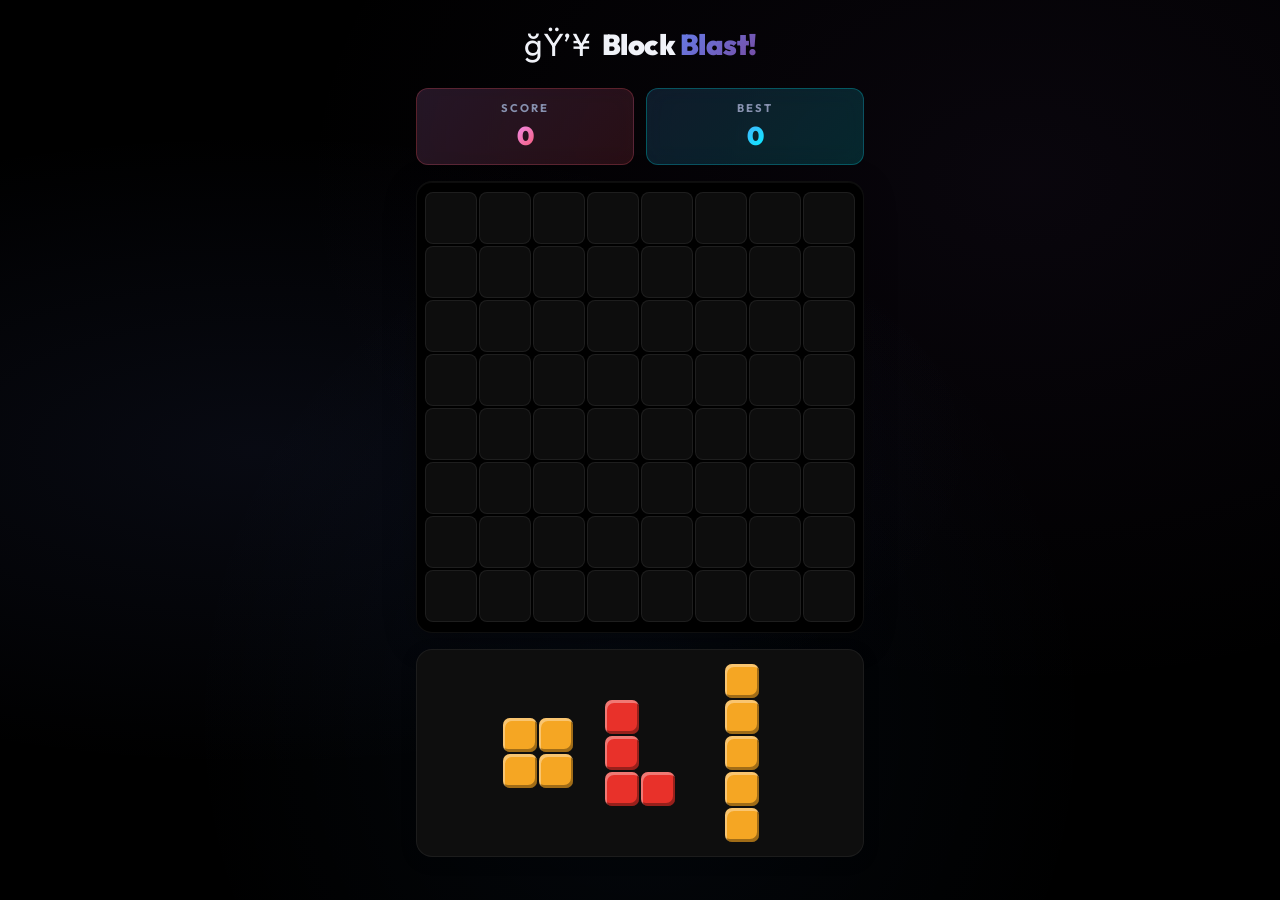
==== index.html @ 140d0a0e "Apply local changes: fixed colors, 3D blocks, English UI, fixed scaling" ====
﻿<!DOCTYPE html>
<html lang="en">

<head>
    <meta charset="UTF-8">
    <meta name="viewport" content="width=device-width, initial-scale=1.0, user-scalable=no">
    <meta name="description"
        content="Block Blast! - Popular puzzle game. Place blocks, clear rows and columns, get the highest score!">
    <title>Block Blast!</title>
    <meta name="theme-color" content="#667eea">
    <meta name="apple-mobile-web-app-capable" content="yes">
    <meta name="apple-mobile-web-app-status-bar-style" content="black-translucent">
    <meta name="apple-mobile-web-app-title" content="Block Blast!">
    <link rel="manifest" href="/Block_App/manifest.json">
    <link rel="apple-touch-icon" href="/Block_App/icons/icon-192.png">
    <link rel="preconnect" href="https://fonts.googleapis.com">
    <link rel="preconnect" href="https://fonts.gstatic.com" crossorigin>
    <link href="https://fonts.googleapis.com/css2?family=Outfit:wght@400;600;700;900&display=swap" rel="stylesheet">
    <link rel="stylesheet" href="style.css">
</head>

<body>
    <div id="app">
        <!-- Header -->
        <header id="header">
            <div class="logo">
                <span class="logo-icon">ğŸ’¥</span>
                <h1>Block <span class="highlight">Blast!</span></h1>
            </div>
        </header>

        <!-- Score Panel -->
        <div id="score-panel">
            <div class="score-box current-score">
                <span class="score-label">SCORE</span>
                <span class="score-value" id="score">0</span>
            </div>
            <div class="score-box best-score">
                <span class="score-label">BEST</span>
                <span class="score-value" id="best-score">0</span>
            </div>
        </div>

        <!-- Combo Indicator -->
        <div id="combo-indicator" class="hidden">
            <span id="combo-text"></span>
        </div>

        <!-- Game Grid -->
        <div id="grid-container">
            <div id="grid"></div>
        </div>

        <!-- Piece Tray -->
        <div id="piece-tray">
            <div class="piece-slot" id="slot-0"></div>
            <div class="piece-slot" id="slot-1"></div>
            <div class="piece-slot" id="slot-2"></div>
        </div>

        <!-- Game Over Overlay -->
        <div id="game-over-overlay" class="hidden">
            <div class="game-over-card">
                <div class="game-over-emoji">ğŸ˜µ</div>
                <h2>Game Over!</h2>
                <p class="final-score-label">YOUR SCORE</p>
                <p class="final-score" id="final-score">0</p>
                <p class="best-score-label">Best: <span id="final-best-score">0</span></p>
                <button id="restart-btn">ğŸ”„ Play Again</button>
            </div>
        </div>
    </div>

    <script src="game.js"></script>
    <script>
        // Register Service Worker for PWA (works on localhost, not file://)
        if ('serviceWorker' in navigator && true) {
            window.addEventListener('load', () => {
                navigator.serviceWorker.register('/Block_App/service-worker.js')
                    .then(reg => console.log('SW registered:', reg.scope))
                    .catch(err => console.log('SW registration failed:', err));
            });
        }
    </script>
</body>

</html>
---- style.css ----
/* =========================================
   Block Blast! — Design System & Styles
   ========================================= */

:root {
    /* Color Palette */
    --bg-primary: #000000;
    --bg-secondary: #0d0d0d;
    --bg-card: rgba(15, 15, 15, 0.95);
    --bg-grid: #0a0a0a;
    --cell-empty: rgba(255, 255, 255, 0.03);
    --cell-border: rgba(255, 255, 255, 0.04);
    --text-primary: #f0f2f8;
    --text-secondary: #8892b0;
    --accent-1: #ff6b6b;
    --accent-2: #ffd93d;
    --accent-3: #6bcb77;
    --accent-4: #4d96ff;
    --accent-5: #9b59b6;
    --accent-6: #e67e22;
    --accent-7: #1abc9c;
    --accent-8: #e84393;
    --glow-color: rgba(77, 150, 255, 0.3);
    --gradient-main: linear-gradient(135deg, #667eea 0%, #764ba2 100%);
    --gradient-score: linear-gradient(135deg, #f093fb 0%, #f5576c 100%);
    --gradient-best: linear-gradient(135deg, #4facfe 0%, #00f2fe 100%);

    /* Sizing */
    --grid-size: 8;
    --cell-size: min(10vw, 52px);
    --cell-gap: 2px;
    --piece-cell-size: min(7vw, 34px);
    --border-radius: 12px;

    /* Animation */
    --transition-fast: 0.15s ease;
    --transition-medium: 0.3s ease;
}

* {
    margin: 0;
    padding: 0;
    box-sizing: border-box;
}

body {
    font-family: 'Outfit', sans-serif;
    background: var(--bg-primary);
    color: var(--text-primary);
    min-height: 100vh;
    display: flex;
    justify-content: center;
    align-items: flex-start;
    overflow-x: hidden;
    -webkit-user-select: none;
    user-select: none;
    background-image:
        radial-gradient(ellipse at 20% 50%, rgba(102, 126, 234, 0.08) 0%, transparent 50%),
        radial-gradient(ellipse at 80% 20%, rgba(118, 75, 162, 0.08) 0%, transparent 50%),
        radial-gradient(ellipse at 50% 80%, rgba(77, 150, 255, 0.05) 0%, transparent 50%);
}

#app {
    width: 100%;
    max-width: 480px;
    padding: 16px;
    display: flex;
    flex-direction: column;
    align-items: center;
    gap: 16px;
}

/* =========================================
   Header
   ========================================= */
#header {
    width: 100%;
    text-align: center;
    padding: 8px 0;
}

.logo {
    display: flex;
    align-items: center;
    justify-content: center;
    gap: 10px;
}

.logo-icon {
    font-size: 2rem;
    animation: pulse 2s ease-in-out infinite;
}

.logo h1 {
    font-size: 1.8rem;
    font-weight: 900;
    letter-spacing: -0.5px;
    color: var(--text-primary);
}

.logo .highlight {
    background: var(--gradient-main);
    -webkit-background-clip: text;
    -webkit-text-fill-color: transparent;
    background-clip: text;
}

@keyframes pulse {

    0%,
    100% {
        transform: scale(1);
    }

    50% {
        transform: scale(1.15);
    }
}

/* =========================================
   Score Panel
   ========================================= */
#score-panel {
    display: flex;
    gap: 12px;
    width: 100%;
}

.score-box {
    flex: 1;
    display: flex;
    flex-direction: column;
    align-items: center;
    padding: 12px 8px;
    border-radius: var(--border-radius);
    backdrop-filter: blur(12px);
    border: 1px solid rgba(255, 255, 255, 0.08);
}

.score-box.current-score {
    background: linear-gradient(135deg, rgba(240, 147, 251, 0.15) 0%, rgba(245, 87, 108, 0.15) 100%);
    border-color: rgba(245, 87, 108, 0.25);
}

.score-box.best-score {
    background: linear-gradient(135deg, rgba(79, 172, 254, 0.15) 0%, rgba(0, 242, 254, 0.15) 100%);
    border-color: rgba(0, 242, 254, 0.25);
}

.score-label {
    font-size: 0.7rem;
    font-weight: 700;
    letter-spacing: 2px;
    color: var(--text-secondary);
    margin-bottom: 4px;
}

.score-value {
    font-size: 1.6rem;
    font-weight: 900;
}

.current-score .score-value {
    background: var(--gradient-score);
    -webkit-background-clip: text;
    -webkit-text-fill-color: transparent;
    background-clip: text;
}

.best-score .score-value {
    background: var(--gradient-best);
    -webkit-background-clip: text;
    -webkit-text-fill-color: transparent;
    background-clip: text;
}

/* =========================================
   Combo Indicator
   ========================================= */
#combo-indicator {
    position: fixed;
    top: 50%;
    left: 50%;
    transform: translate(-50%, -50%);
    z-index: 100;
    pointer-events: none;
}

#combo-indicator.hidden {
    display: none;
}

#combo-text {
    font-size: 2.5rem;
    font-weight: 900;
    background: linear-gradient(135deg, #ffd93d, #ff6b6b, #f093fb);
    -webkit-background-clip: text;
    -webkit-text-fill-color: transparent;
    background-clip: text;
    text-shadow: none;
    animation: comboPopIn 0.8s cubic-bezier(0.175, 0.885, 0.32, 1.275) forwards;
    filter: drop-shadow(0 0 20px rgba(255, 107, 107, 0.5));
}

@keyframes comboPopIn {
    0% {
        opacity: 0;
        transform: scale(0.3);
    }

    40% {
        opacity: 1;
        transform: scale(1.2);
    }

    70% {
        transform: scale(0.95);
    }

    85% {
        transform: scale(1.05);
    }

    100% {
        opacity: 0;
        transform: scale(1.1) translateY(-30px);
    }
}

/* =========================================
   Game Grid
   ========================================= */
#grid-container {
    width: 100%;
    display: flex;
    justify-content: center;
    padding: 10px;
    background: #000000;
    border-radius: 16px;
    border: 1px solid rgba(255, 255, 255, 0.06);
    box-shadow: 0 8px 32px rgba(0, 0, 0, 0.3), inset 0 1px 0 rgba(255, 255, 255, 0.05);
}

#grid {
    display: grid;
    grid-template-columns: repeat(var(--grid-size), var(--cell-size));
    grid-template-rows: repeat(var(--grid-size), var(--cell-size));
    gap: var(--cell-gap);
}

.cell {
    width: var(--cell-size);
    height: var(--cell-size);
    background: rgba(255, 255, 255, 0.05);
    border-radius: 8px;
    border: 1px solid rgba(255, 255, 255, 0.07);
    transition: background var(--transition-fast), box-shadow var(--transition-fast);
    position: relative;
}

.cell.filled {
    border: none;
    box-shadow:
        inset 2px 3px 0px rgba(255, 255, 255, 0.35),
        inset -2px -3px 0px rgba(0, 0, 0, 0.35);
}

.cell.preview {
    opacity: 0.5;
    border-color: rgba(255, 255, 255, 0.2);
}

.cell.preview-invalid {
    background: rgba(255, 60, 60, 0.25) !important;
    border-color: rgba(255, 60, 60, 0.4);
}

.cell.clearing {
    animation: clearCell 0.4s ease forwards;
}

@keyframes clearCell {
    0% {
        opacity: 1;
        filter: brightness(1);
    }

    50% {
        opacity: 0.8;
        filter: brightness(2);
    }

    100% {
        opacity: 0;
        filter: brightness(1);
    }
}

.cell.placed {
    animation: placeBlock 0.2s ease;
}

@keyframes placeBlock {
    0% {
        opacity: 0.4;
        filter: brightness(2);
    }

    100% {
        opacity: 1;
        filter: brightness(1);
    }
}

/* Board clear flash */
#grid-container.board-clear-flash {
    animation: boardFlash 0.6s ease;
}

@keyframes boardFlash {
    0% {
        box-shadow: 0 8px 32px rgba(0, 0, 0, 0.3), inset 0 1px 0 rgba(255, 255, 255, 0.05);
    }

    50% {
        box-shadow: 0 0 60px rgba(255, 217, 61, 0.5), 0 0 120px rgba(255, 107, 107, 0.3), inset 0 1px 0 rgba(255, 255, 255, 0.2);
    }

    100% {
        box-shadow: 0 8px 32px rgba(0, 0, 0, 0.3), inset 0 1px 0 rgba(255, 255, 255, 0.05);
    }
}

/* =========================================
   Piece Tray
   ========================================= */
#piece-tray {
    display: flex;
    justify-content: center;
    align-items: center;
    gap: 12px;
    width: 100%;
    min-height: 120px;
    padding: 14px 8px;
    background: var(--bg-card);
    border-radius: 16px;
    border: 1px solid rgba(255, 255, 255, 0.06);
    box-shadow: 0 4px 16px rgba(0, 0, 0, 0.2);
}

.piece-slot {
    display: flex;
    justify-content: center;
    align-items: center;
    min-width: 90px;
    min-height: 90px;
    position: relative;
}

.piece {
    display: grid;
    gap: 2px;
    cursor: grab;
    transition: filter var(--transition-fast);
    touch-action: none;
}

.piece:hover {
    filter: brightness(1.2);
}

.piece:active {
    cursor: grabbing;
    filter: brightness(1.35);
}

.piece.used {
    opacity: 0;
    pointer-events: none;
    transition: opacity 0.3s ease;
}

.piece.cannot-place {
    opacity: 0.35;
    filter: grayscale(0.6);
}

.piece-cell {
    width: var(--piece-cell-size);
    height: var(--piece-cell-size);
    border-radius: 7px;
    border: none;
    box-shadow:
        inset 2px 3px 0px rgba(255, 255, 255, 0.35),
        inset -2px -3px 0px rgba(0, 0, 0, 0.35);
}

.piece-cell.empty-cell {
    visibility: hidden;
}

/* Dragging ghost */
.drag-ghost {
    position: fixed;
    pointer-events: none;
    z-index: 999;
    opacity: 1;
    display: grid;
    gap: 2px;
}

.drag-ghost .piece-cell {
    width: var(--cell-size);
    height: var(--cell-size);
    border-radius: 8px;
    border: none;
    box-shadow:
        inset 2px 3px 0px rgba(255, 255, 255, 0.35),
        inset -2px -3px 0px rgba(0, 0, 0, 0.35);
}

/* =========================================
   Game Over Overlay
   ========================================= */
#game-over-overlay {
    position: fixed;
    top: 0;
    left: 0;
    right: 0;
    bottom: 0;
    background: rgba(5, 8, 18, 0.88);
    backdrop-filter: blur(8px);
    display: flex;
    justify-content: center;
    align-items: center;
    z-index: 200;
    animation: fadeIn 0.4s ease;
}

#game-over-overlay.hidden {
    display: none;
}

@keyframes fadeIn {
    from {
        opacity: 0;
    }

    to {
        opacity: 1;
    }
}

.game-over-card {
    background: var(--bg-card);
    border: 1px solid rgba(255, 255, 255, 0.1);
    border-radius: 24px;
    padding: 40px 36px;
    text-align: center;
    box-shadow: 0 20px 60px rgba(0, 0, 0, 0.5), 0 0 80px rgba(102, 126, 234, 0.1);
    animation: cardSlideUp 0.5s cubic-bezier(0.175, 0.885, 0.32, 1.275);
}

@keyframes cardSlideUp {
    from {
        opacity: 0;
        transform: translateY(40px) scale(0.9);
    }

    to {
        opacity: 1;
        transform: translateY(0) scale(1);
    }
}

.game-over-emoji {
    font-size: 3.5rem;
    margin-bottom: 12px;
    animation: pulse 1.5s ease-in-out infinite;
}

.game-over-card h2 {
    font-size: 1.8rem;
    font-weight: 900;
    margin-bottom: 16px;
    background: var(--gradient-main);
    -webkit-background-clip: text;
    -webkit-text-fill-color: transparent;
    background-clip: text;
}

.final-score-label {
    font-size: 0.8rem;
    font-weight: 600;
    letter-spacing: 2px;
    color: var(--text-secondary);
    text-transform: uppercase;
    margin-bottom: 4px;
}

.final-score {
    font-size: 3rem;
    font-weight: 900;
    background: var(--gradient-score);
    -webkit-background-clip: text;
    -webkit-text-fill-color: transparent;
    background-clip: text;
    margin-bottom: 8px;
}

.best-score-label {
    font-size: 0.85rem;
    color: var(--text-secondary);
    margin-bottom: 24px;
}

#restart-btn {
    font-family: 'Outfit', sans-serif;
    font-size: 1.1rem;
    font-weight: 700;
    padding: 14px 48px;
    border: none;
    border-radius: 14px;
    background: var(--gradient-main);
    color: white;
    cursor: pointer;
    transition: transform var(--transition-fast), box-shadow var(--transition-fast);
    box-shadow: 0 4px 20px rgba(102, 126, 234, 0.4);
}

#restart-btn:hover {
    transform: scale(1.05);
    box-shadow: 0 6px 28px rgba(102, 126, 234, 0.55);
}

#restart-btn:active {
    transform: scale(0.97);
}

/* =========================================
   Score Pop Animation
   ========================================= */
.score-pop {
    position: fixed;
    font-size: 1.3rem;
    font-weight: 900;
    color: var(--accent-2);
    pointer-events: none;
    z-index: 150;
    animation: scorePop 1s ease forwards;
    text-shadow: 0 0 10px rgba(255, 217, 61, 0.5);
}

@keyframes scorePop {
    0% {
        opacity: 1;
        transform: translateY(0);
    }

    30% {
        transform: translateY(-15px);
    }

    100% {
        opacity: 0;
        transform: translateY(-60px);
    }
}

/* =========================================
   Responsive
   ========================================= */
@media (max-width: 400px) {
    :root {
        --cell-size: 10.5vw;
        --piece-cell-size: 7vw;
    }

    #app {
        padding: 10px;
        gap: 10px;
    }

    .logo h1 {
        font-size: 1.4rem;
    }

    .score-value {
        font-size: 1.3rem;
    }

    .piece-slot {
        min-width: 70px;
        min-height: 70px;
    }

    #piece-tray {
        gap: 6px;
        padding: 10px 4px;
        min-height: 95px;
    }
}

@media (min-width: 500px) {
    :root {
        --cell-size: 52px;
        --piece-cell-size: 34px;
    }
}
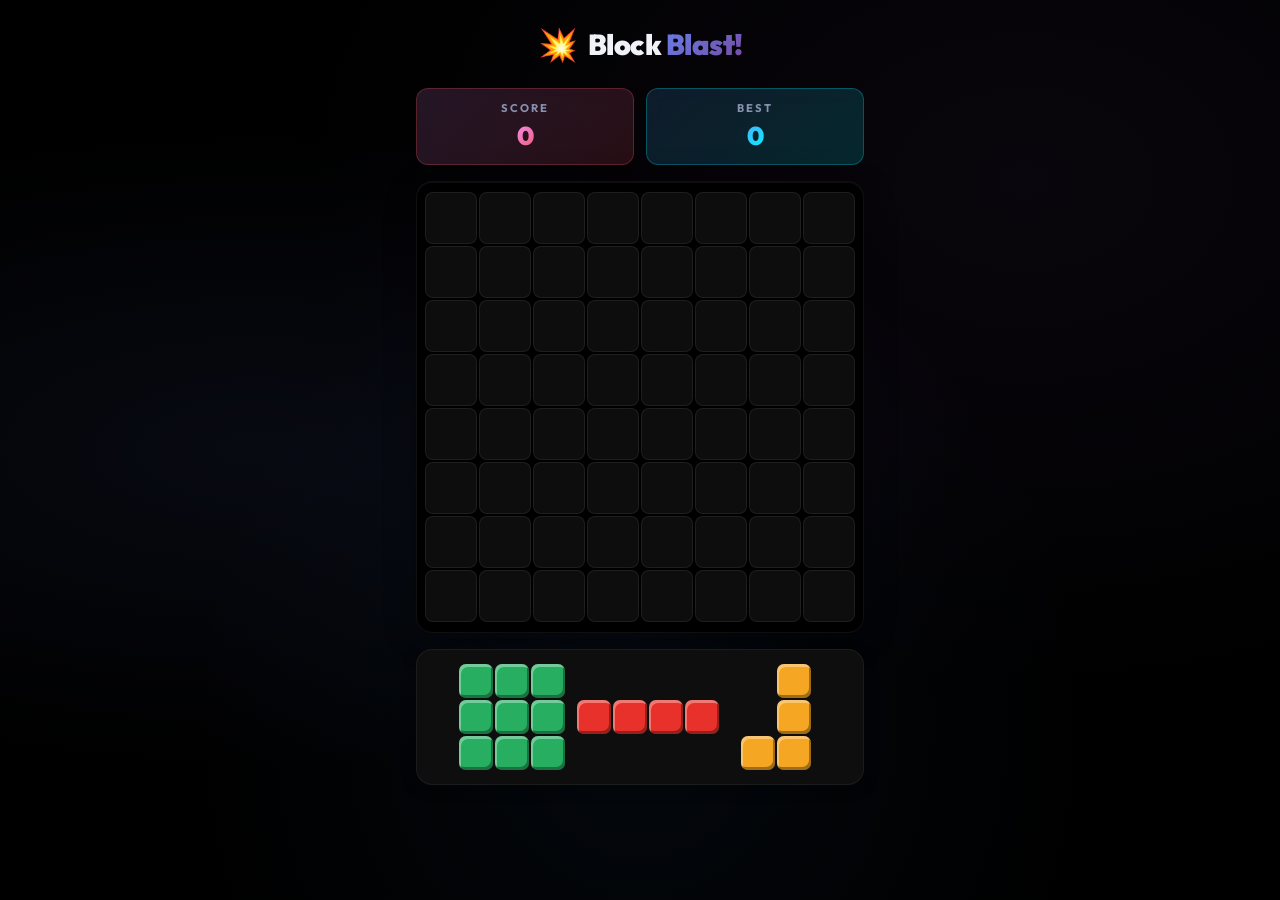
==== commit 59d2205d: "Fix emoji encoding - use HTML entities" ====
--- a/index.html
+++ b/index.html
@@ -1,87 +1,87 @@
-﻿<!DOCTYPE html>
-<html lang="en">
-
-<head>
-    <meta charset="UTF-8">
-    <meta name="viewport" content="width=device-width, initial-scale=1.0, user-scalable=no">
-    <meta name="description"
-        content="Block Blast! - Popular puzzle game. Place blocks, clear rows and columns, get the highest score!">
-    <title>Block Blast!</title>
-    <meta name="theme-color" content="#667eea">
-    <meta name="apple-mobile-web-app-capable" content="yes">
-    <meta name="apple-mobile-web-app-status-bar-style" content="black-translucent">
-    <meta name="apple-mobile-web-app-title" content="Block Blast!">
-    <link rel="manifest" href="/Block_App/manifest.json">
-    <link rel="apple-touch-icon" href="/Block_App/icons/icon-192.png">
-    <link rel="preconnect" href="https://fonts.googleapis.com">
-    <link rel="preconnect" href="https://fonts.gstatic.com" crossorigin>
-    <link href="https://fonts.googleapis.com/css2?family=Outfit:wght@400;600;700;900&display=swap" rel="stylesheet">
-    <link rel="stylesheet" href="style.css">
-</head>
-
-<body>
-    <div id="app">
-        <!-- Header -->
-        <header id="header">
-            <div class="logo">
-                <span class="logo-icon">ğŸ’¥</span>
-                <h1>Block <span class="highlight">Blast!</span></h1>
-            </div>
-        </header>
-
-        <!-- Score Panel -->
-        <div id="score-panel">
-            <div class="score-box current-score">
-                <span class="score-label">SCORE</span>
-                <span class="score-value" id="score">0</span>
-            </div>
-            <div class="score-box best-score">
-                <span class="score-label">BEST</span>
-                <span class="score-value" id="best-score">0</span>
-            </div>
-        </div>
-
-        <!-- Combo Indicator -->
-        <div id="combo-indicator" class="hidden">
-            <span id="combo-text"></span>
-        </div>
-
-        <!-- Game Grid -->
-        <div id="grid-container">
-            <div id="grid"></div>
-        </div>
-
-        <!-- Piece Tray -->
-        <div id="piece-tray">
-            <div class="piece-slot" id="slot-0"></div>
-            <div class="piece-slot" id="slot-1"></div>
-            <div class="piece-slot" id="slot-2"></div>
-        </div>
-
-        <!-- Game Over Overlay -->
-        <div id="game-over-overlay" class="hidden">
-            <div class="game-over-card">
-                <div class="game-over-emoji">ğŸ˜µ</div>
-                <h2>Game Over!</h2>
-                <p class="final-score-label">YOUR SCORE</p>
-                <p class="final-score" id="final-score">0</p>
-                <p class="best-score-label">Best: <span id="final-best-score">0</span></p>
-                <button id="restart-btn">ğŸ”„ Play Again</button>
-            </div>
-        </div>
-    </div>
-
-    <script src="game.js"></script>
-    <script>
-        // Register Service Worker for PWA (works on localhost, not file://)
-        if ('serviceWorker' in navigator && true) {
-            window.addEventListener('load', () => {
-                navigator.serviceWorker.register('/Block_App/service-worker.js')
-                    .then(reg => console.log('SW registered:', reg.scope))
-                    .catch(err => console.log('SW registration failed:', err));
-            });
-        }
-    </script>
-</body>
-
-</html>
+<!DOCTYPE html>
+<html lang="en">
+
+<head>
+    <meta charset="UTF-8">
+    <meta name="viewport" content="width=device-width, initial-scale=1.0, user-scalable=no">
+    <meta name="description"
+        content="Block Blast! - Popular puzzle game. Place blocks, clear rows and columns, get the highest score!">
+    <title>Block Blast!</title>
+    <meta name="theme-color" content="#667eea">
+    <meta name="apple-mobile-web-app-capable" content="yes">
+    <meta name="apple-mobile-web-app-status-bar-style" content="black-translucent">
+    <meta name="apple-mobile-web-app-title" content="Block Blast!">
+    <link rel="manifest" href="/Block_App/manifest.json">
+    <link rel="apple-touch-icon" href="/Block_App/icons/icon-192.png">
+    <link rel="preconnect" href="https://fonts.googleapis.com">
+    <link rel="preconnect" href="https://fonts.gstatic.com" crossorigin>
+    <link href="https://fonts.googleapis.com/css2?family=Outfit:wght@400;600;700;900&display=swap" rel="stylesheet">
+    <link rel="stylesheet" href="style.css">
+</head>
+
+<body>
+    <div id="app">
+        <!-- Header -->
+        <header id="header">
+            <div class="logo">
+                <span class="logo-icon">&#x1F4A5;</span>
+                <h1>Block <span class="highlight">Blast!</span></h1>
+            </div>
+        </header>
+
+        <!-- Score Panel -->
+        <div id="score-panel">
+            <div class="score-box current-score">
+                <span class="score-label">SCORE</span>
+                <span class="score-value" id="score">0</span>
+            </div>
+            <div class="score-box best-score">
+                <span class="score-label">BEST</span>
+                <span class="score-value" id="best-score">0</span>
+            </div>
+        </div>
+
+        <!-- Combo Indicator -->
+        <div id="combo-indicator" class="hidden">
+            <span id="combo-text"></span>
+        </div>
+
+        <!-- Game Grid -->
+        <div id="grid-container">
+            <div id="grid"></div>
+        </div>
+
+        <!-- Piece Tray -->
+        <div id="piece-tray">
+            <div class="piece-slot" id="slot-0"></div>
+            <div class="piece-slot" id="slot-1"></div>
+            <div class="piece-slot" id="slot-2"></div>
+        </div>
+
+        <!-- Game Over Overlay -->
+        <div id="game-over-overlay" class="hidden">
+            <div class="game-over-card">
+                <div class="game-over-emoji">&#x1F635;</div>
+                <h2>Game Over!</h2>
+                <p class="final-score-label">YOUR SCORE</p>
+                <p class="final-score" id="final-score">0</p>
+                <p class="best-score-label">Best: <span id="final-best-score">0</span></p>
+                <button id="restart-btn">&#x1F504; Play Again</button>
+            </div>
+        </div>
+    </div>
+
+    <script src="game.js"></script>
+    <script>
+        // Register Service Worker for PWA
+        if ('serviceWorker' in navigator) {
+            window.addEventListener('load', () => {
+                navigator.serviceWorker.register('/Block_App/service-worker.js')
+                    .then(reg => console.log('SW registered:', reg.scope))
+                    .catch(err => console.log('SW registration failed:', err));
+            });
+        }
+    </script>
+</body>
+
+</html>
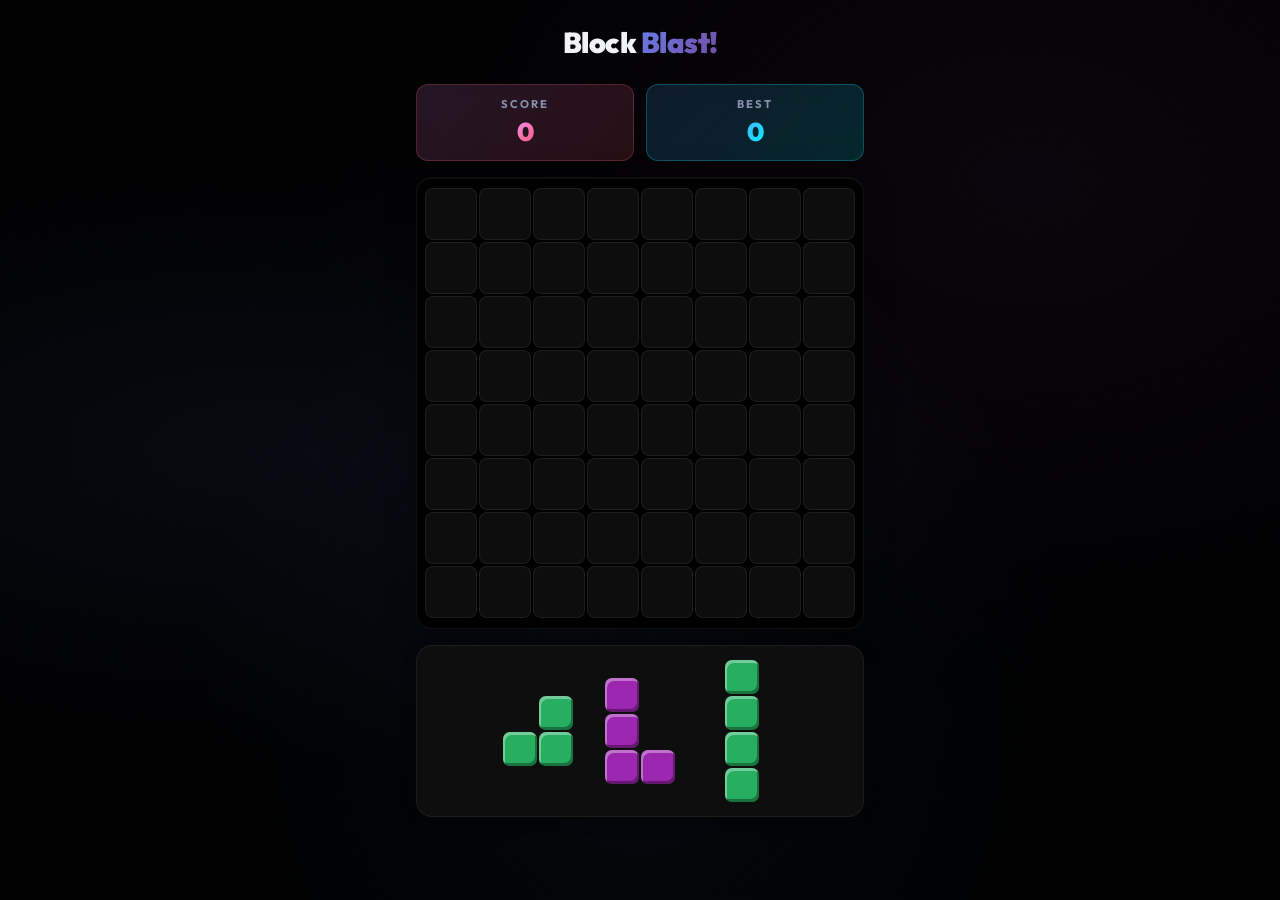
==== commit f82ca65b: "Remove all emojis from UI and messages" ====
--- a/index.html
+++ b/index.html
@@ -24,7 +24,6 @@
         <!-- Header -->
         <header id="header">
             <div class="logo">
-                <span class="logo-icon">&#x1F4A5;</span>
                 <h1>Block <span class="highlight">Blast!</span></h1>
             </div>
         </header>
@@ -61,12 +60,11 @@
         <!-- Game Over Overlay -->
         <div id="game-over-overlay" class="hidden">
             <div class="game-over-card">
-                <div class="game-over-emoji">&#x1F635;</div>
                 <h2>Game Over!</h2>
                 <p class="final-score-label">YOUR SCORE</p>
                 <p class="final-score" id="final-score">0</p>
                 <p class="best-score-label">Best: <span id="final-best-score">0</span></p>
-                <button id="restart-btn">&#x1F504; Play Again</button>
+                <button id="restart-btn">Play Again</button>
             </div>
         </div>
     </div>
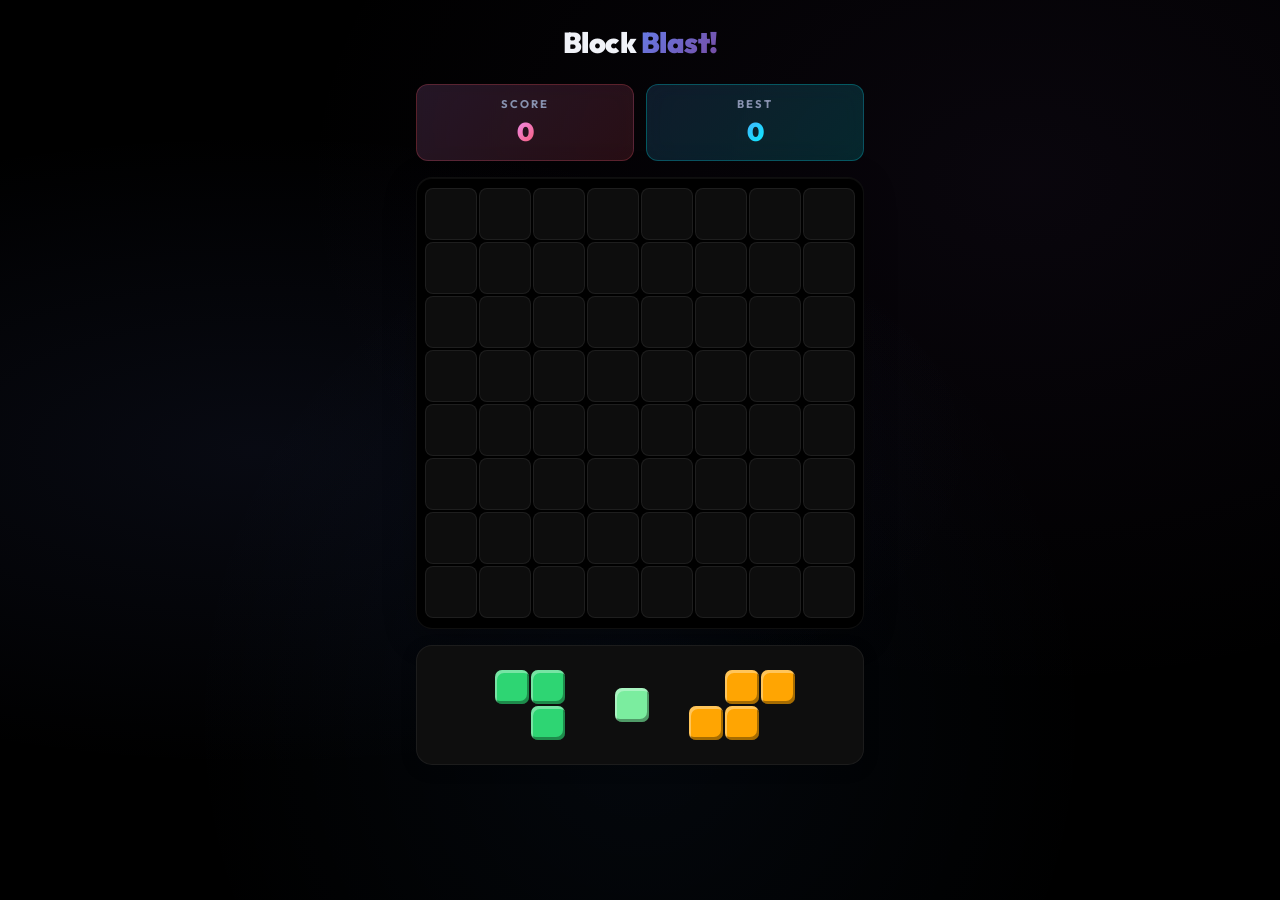
==== commit 3c1c28a6: "feat: dopamine boost update - AMAZING overlay, particle explosions, expanded color palette" ====
--- a/index.html
+++ b/index.html
@@ -57,6 +57,15 @@
             <div class="piece-slot" id="slot-2"></div>
         </div>
 
+        <!-- AMAZING Overlay -->
+        <div id="amazing-overlay" class="hidden">
+            <div class="amazing-content">
+                <div class="amazing-stars">⭐</div>
+                <div class="amazing-text">AMAZING!</div>
+                <div class="amazing-sub">+1500 BONUS</div>
+            </div>
+        </div>
+
         <!-- Game Over Overlay -->
         <div id="game-over-overlay" class="hidden">
             <div class="game-over-card">
--- a/style.css
+++ b/style.css
@@ -314,7 +314,7 @@
 
 /* Board clear flash */
 #grid-container.board-clear-flash {
-    animation: boardFlash 0.6s ease;
+    animation: boardFlash 0.9s ease;
 }
 
 @keyframes boardFlash {
@@ -322,12 +322,18 @@
         box-shadow: 0 8px 32px rgba(0, 0, 0, 0.3), inset 0 1px 0 rgba(255, 255, 255, 0.05);
     }
 
-    50% {
-        box-shadow: 0 0 60px rgba(255, 217, 61, 0.5), 0 0 120px rgba(255, 107, 107, 0.3), inset 0 1px 0 rgba(255, 255, 255, 0.2);
+    30% {
+        box-shadow: 0 0 80px rgba(255, 217, 61, 0.9), 0 0 160px rgba(255, 107, 107, 0.7), 0 0 240px rgba(103, 126, 234, 0.5), inset 0 0 40px rgba(255, 255, 255, 0.15);
+        border-color: rgba(255, 217, 61, 0.6);
+    }
+
+    60% {
+        box-shadow: 0 0 60px rgba(77, 150, 255, 0.6), 0 0 120px rgba(155, 89, 182, 0.4), inset 0 1px 0 rgba(255, 255, 255, 0.1);
     }
 
     100% {
         box-shadow: 0 8px 32px rgba(0, 0, 0, 0.3), inset 0 1px 0 rgba(255, 255, 255, 0.05);
+        border-color: rgba(255, 255, 255, 0.06);
     }
 }
 
@@ -554,17 +560,156 @@
 @keyframes scorePop {
     0% {
         opacity: 1;
-        transform: translateY(0);
-    }
-
-    30% {
-        transform: translateY(-15px);
+        transform: translateY(0) scale(1);
+    }
+
+    20% {
+        transform: translateY(-10px) scale(1.3);
     }
 
     100% {
         opacity: 0;
-        transform: translateY(-60px);
-    }
+        transform: translateY(-70px) scale(0.8);
+    }
+}
+
+/* =========================================
+   Particle Explosion
+   ========================================= */
+.particle {
+    position: fixed;
+    width: 8px;
+    height: 8px;
+    border-radius: 50%;
+    pointer-events: none;
+    z-index: 300;
+    transform: translate(-50%, -50%);
+    animation: particleBurst 0.55s ease-out forwards;
+}
+
+@keyframes particleBurst {
+    0% {
+        opacity: 1;
+        transform: translate(-50%, -50%) scale(1.2);
+    }
+
+    100% {
+        opacity: 0;
+        transform: translate(calc(-50% + var(--tx)), calc(-50% + var(--ty))) scale(0);
+    }
+}
+
+/* =========================================
+   Confetti (AMAZING screen)
+   ========================================= */
+.confetti-piece {
+    position: fixed;
+    pointer-events: none;
+    z-index: 310;
+    transform: translate(-50%, -50%);
+    animation: confettiFly 1.6s cubic-bezier(0.25, 0.46, 0.45, 0.94) forwards;
+}
+
+@keyframes confettiFly {
+    0% {
+        opacity: 1;
+        transform: translate(-50%, -50%) rotate(0deg) scale(1);
+    }
+
+    80% {
+        opacity: 0.8;
+    }
+
+    100% {
+        opacity: 0;
+        transform: translate(calc(-50% + var(--tx)), calc(-50% + var(--ty))) rotate(var(--rot)) scale(0.3);
+    }
+}
+
+/* =========================================
+   AMAZING! Overlay
+   ========================================= */
+#amazing-overlay {
+    position: fixed;
+    top: 0;
+    left: 0;
+    right: 0;
+    bottom: 0;
+    display: flex;
+    justify-content: center;
+    align-items: center;
+    z-index: 400;
+    pointer-events: none;
+    background: radial-gradient(ellipse at center,
+        rgba(255, 217, 61, 0.18) 0%,
+        rgba(255, 107, 107, 0.12) 40%,
+        transparent 70%);
+    animation: amazingFadeIn 0.35s ease forwards;
+}
+
+#amazing-overlay.hidden {
+    display: none;
+}
+
+@keyframes amazingFadeIn {
+    from { opacity: 0; }
+    to   { opacity: 1; }
+}
+
+.amazing-content {
+    display: flex;
+    flex-direction: column;
+    align-items: center;
+    gap: 6px;
+    animation: amazingBounceIn 0.6s cubic-bezier(0.175, 0.885, 0.32, 1.5) forwards;
+}
+
+@keyframes amazingBounceIn {
+    0%   { opacity: 0; transform: scale(0.2) rotate(-10deg); }
+    60%  { opacity: 1; transform: scale(1.15) rotate(3deg); }
+    80%  { transform: scale(0.95) rotate(-1deg); }
+    100% { transform: scale(1) rotate(0deg); }
+}
+
+.amazing-stars {
+    font-size: 3.5rem;
+    animation: starSpin 0.8s ease-out;
+    filter: drop-shadow(0 0 20px rgba(255, 217, 61, 0.9));
+}
+
+@keyframes starSpin {
+    from { transform: rotate(-180deg) scale(0); }
+    to   { transform: rotate(0deg) scale(1); }
+}
+
+.amazing-text {
+    font-family: 'Outfit', sans-serif;
+    font-size: clamp(3rem, 14vw, 5.5rem);
+    font-weight: 900;
+    letter-spacing: -1px;
+    background: linear-gradient(135deg, #ffd93d 0%, #ff6b6b 30%, #f093fb 60%, #4facfe 100%);
+    -webkit-background-clip: text;
+    -webkit-text-fill-color: transparent;
+    background-clip: text;
+    filter: drop-shadow(0 0 30px rgba(255, 217, 61, 0.6)) drop-shadow(0 4px 12px rgba(0,0,0,0.5));
+    text-align: center;
+}
+
+.amazing-sub {
+    font-family: 'Outfit', sans-serif;
+    font-size: clamp(1rem, 5vw, 1.6rem);
+    font-weight: 700;
+    color: #ffd93d;
+    letter-spacing: 3px;
+    text-transform: uppercase;
+    filter: drop-shadow(0 0 10px rgba(255, 217, 61, 0.8));
+    opacity: 0;
+    animation: amazingSubAppear 0.4s ease 0.5s forwards;
+}
+
+@keyframes amazingSubAppear {
+    from { opacity: 0; transform: translateY(10px); }
+    to   { opacity: 1; transform: translateY(0); }
 }
 
 /* =========================================
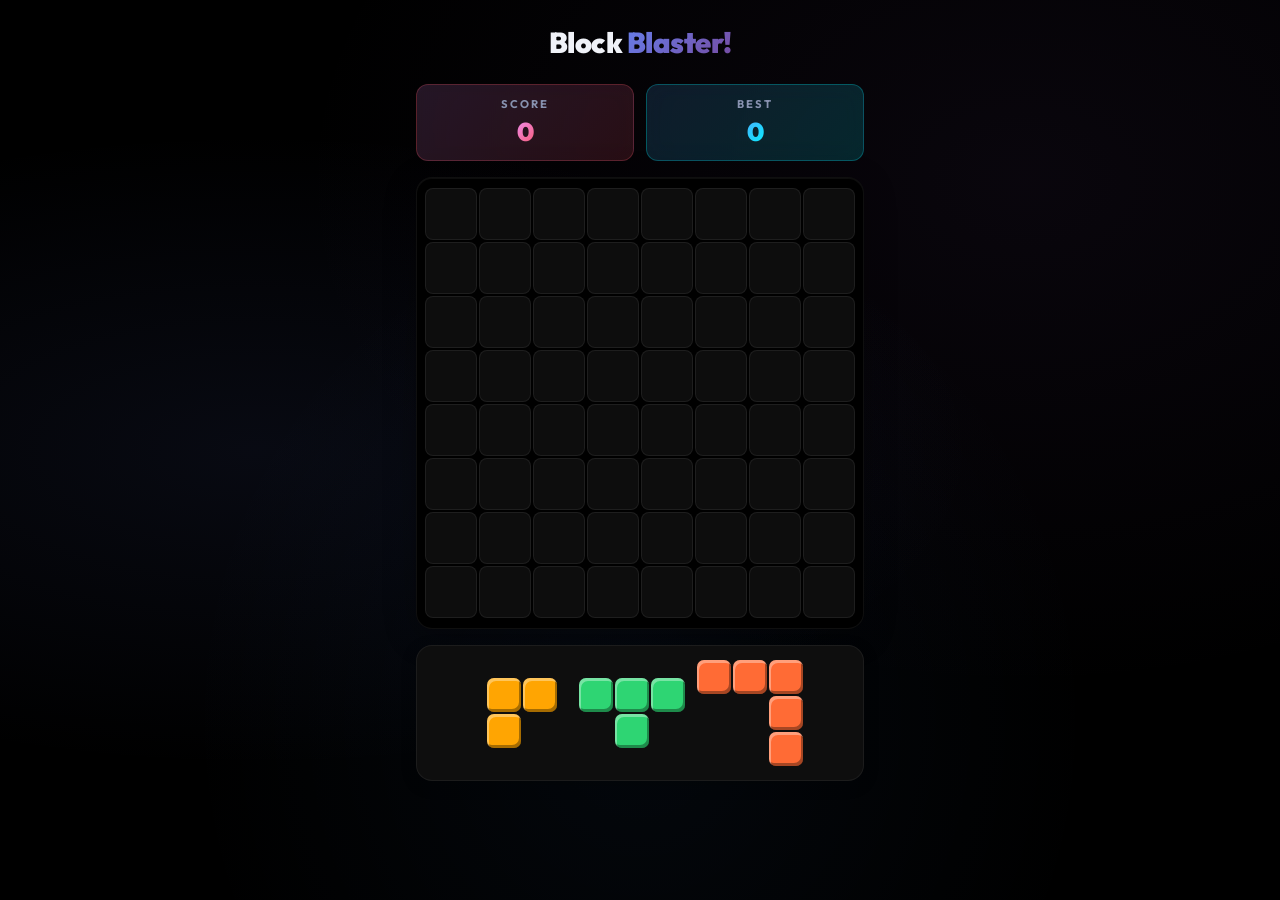
==== commit f9c89bfd: "rebrand: Block Blast -> Block Blaster (trademark safety)" ====
--- a/index.html
+++ b/index.html
@@ -5,12 +5,12 @@
     <meta charset="UTF-8">
     <meta name="viewport" content="width=device-width, initial-scale=1.0, user-scalable=no">
     <meta name="description"
-        content="Block Blast! - Popular puzzle game. Place blocks, clear rows and columns, get the highest score!">
-    <title>Block Blast!</title>
+        content="Block Blaster! - Popular puzzle game. Place blocks, clear rows and columns, get the highest score!">
+    <title>Block Blaster!</title>
     <meta name="theme-color" content="#667eea">
     <meta name="apple-mobile-web-app-capable" content="yes">
     <meta name="apple-mobile-web-app-status-bar-style" content="black-translucent">
-    <meta name="apple-mobile-web-app-title" content="Block Blast!">
+    <meta name="apple-mobile-web-app-title" content="Block Blaster!">
     <link rel="manifest" href="/Block_App/manifest.json">
     <link rel="apple-touch-icon" href="/Block_App/icons/icon-192.png">
     <link rel="preconnect" href="https://fonts.googleapis.com">
@@ -24,7 +24,7 @@
         <!-- Header -->
         <header id="header">
             <div class="logo">
-                <h1>Block <span class="highlight">Blast!</span></h1>
+                <h1>Block <span class="highlight">Blaster!</span></h1>
             </div>
         </header>
 
--- a/style.css
+++ b/style.css
@@ -1,5 +1,5 @@
 /* =========================================
-   Block Blast! — Design System & Styles
+   Block Blaster! — Design System & Styles
    ========================================= */
 
 :root {
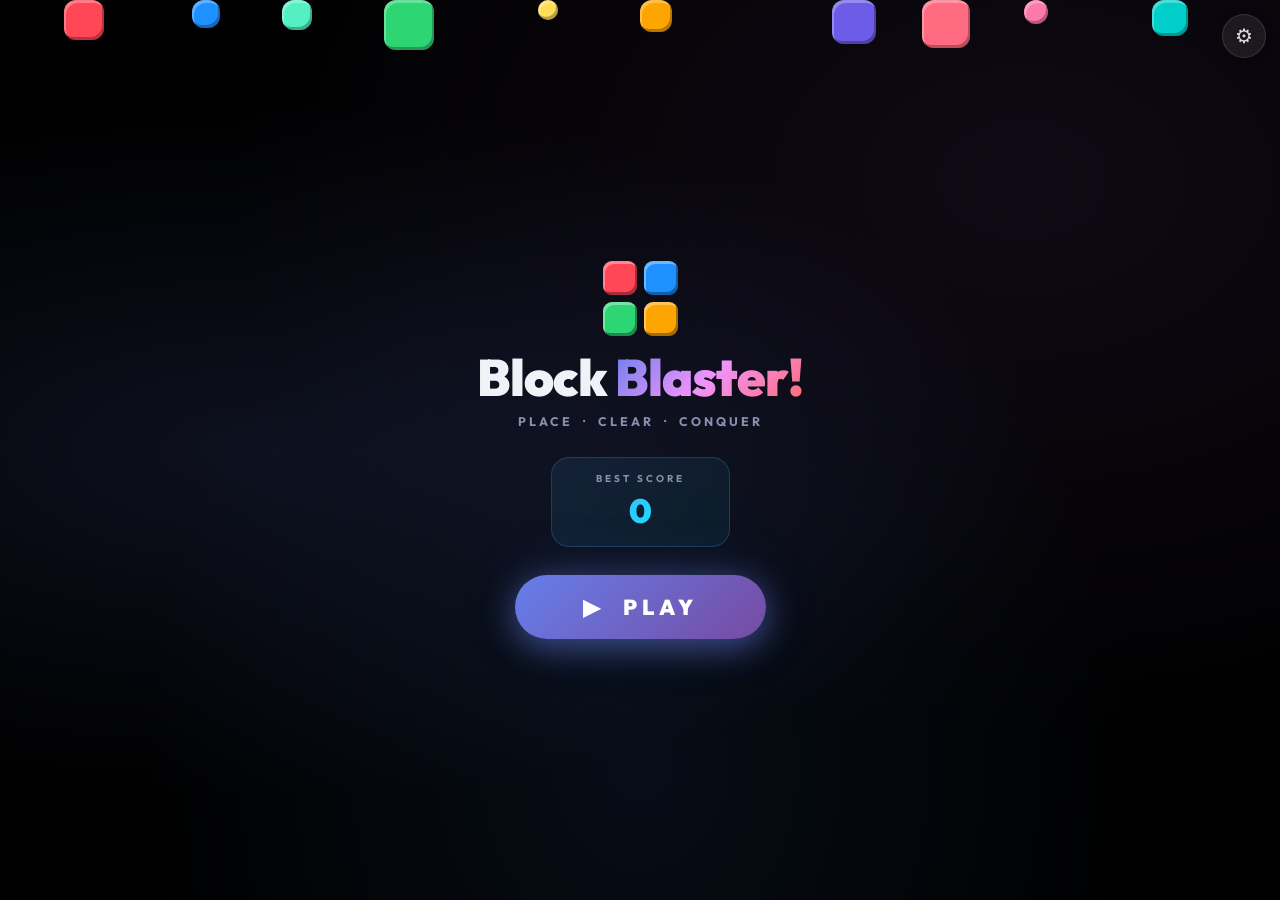
==== commit c00c20f3: "feat: main menu, settings panel (SFX + haptic toggles), Web Audio Engine" ====
--- a/index.html
+++ b/index.html
@@ -20,7 +20,97 @@
 </head>
 
 <body>
-    <div id="app">
+
+    <!-- ⚙ Settings Button — always visible -->
+    <button id="settings-btn" aria-label="Settings">⚙</button>
+
+    <!-- ═══════════════════════════════════════
+         MAIN MENU
+    ═══════════════════════════════════════ -->
+    <div id="main-menu">
+        <!-- Floating decorative blocks -->
+        <div class="menu-float-blocks">
+            <div class="fb fb-1"></div>
+            <div class="fb fb-2"></div>
+            <div class="fb fb-3"></div>
+            <div class="fb fb-4"></div>
+            <div class="fb fb-5"></div>
+            <div class="fb fb-6"></div>
+            <div class="fb fb-7"></div>
+            <div class="fb fb-8"></div>
+            <div class="fb fb-9"></div>
+            <div class="fb fb-10"></div>
+        </div>
+
+        <div class="menu-inner">
+            <!-- Logo -->
+            <div class="menu-logo-wrap">
+                <div class="menu-blocks-icon">
+                    <div class="menu-block mb-1"></div>
+                    <div class="menu-block mb-2"></div>
+                    <div class="menu-block mb-3"></div>
+                    <div class="menu-block mb-4"></div>
+                </div>
+                <h1 class="menu-title">Block <span>Blaster!</span></h1>
+                <p class="menu-tagline">Place &nbsp;·&nbsp; Clear &nbsp;·&nbsp; Conquer</p>
+            </div>
+
+            <!-- Best Score -->
+            <div class="menu-best-card">
+                <div class="menu-best-label">BEST SCORE</div>
+                <div class="menu-best-value" id="menu-best-score">0</div>
+            </div>
+
+            <!-- Play Button -->
+            <button id="play-btn" class="play-btn">▶&nbsp;&nbsp;PLAY</button>
+        </div>
+    </div>
+
+    <!-- ═══════════════════════════════════════
+         SETTINGS PANEL
+    ═══════════════════════════════════════ -->
+    <div id="settings-panel" class="hidden">
+        <div class="settings-backdrop" id="settings-backdrop"></div>
+        <div class="settings-drawer" id="settings-drawer">
+            <div class="settings-head">
+                <h2>Settings</h2>
+                <button id="settings-close" aria-label="Close settings">✕</button>
+            </div>
+
+            <p class="settings-section-label">🔊 Audio</p>
+            <div class="setting-row">
+                <div class="setting-text">
+                    <span class="setting-name">Sound Effects</span>
+                    <span class="setting-desc">Blocks, clears &amp; combos</span>
+                </div>
+                <label class="toggle-switch">
+                    <input type="checkbox" id="toggle-sfx" checked>
+                    <span class="toggle-slider"></span>
+                </label>
+            </div>
+
+            <p class="settings-section-label">📱 Gameplay</p>
+            <div class="setting-row">
+                <div class="setting-text">
+                    <span class="setting-name">Haptic Feedback</span>
+                    <span class="setting-desc">Vibration on key moments</span>
+                </div>
+                <label class="toggle-switch">
+                    <input type="checkbox" id="toggle-haptic" checked>
+                    <span class="toggle-slider"></span>
+                </label>
+            </div>
+
+            <div class="settings-footer">
+                <span class="settings-version">Block Blaster! v2.1</span>
+            </div>
+        </div>
+    </div>
+
+    <!-- ═══════════════════════════════════════
+         GAME SCREEN
+    ═══════════════════════════════════════ -->
+    <div id="app" class="hidden">
         <!-- Header -->
         <header id="header">
             <div class="logo">
@@ -73,7 +163,10 @@
                 <p class="final-score-label">YOUR SCORE</p>
                 <p class="final-score" id="final-score">0</p>
                 <p class="best-score-label">Best: <span id="final-best-score">0</span></p>
-                <button id="restart-btn">Play Again</button>
+                <div class="game-over-buttons">
+                    <button id="restart-btn">▶ Play Again</button>
+                    <button id="menu-btn">⌂ Menu</button>
+                </div>
             </div>
         </div>
     </div>
--- a/style.css
+++ b/style.css
@@ -751,4 +751,468 @@
         --cell-size: 52px;
         --piece-cell-size: 34px;
     }
-}+}
+
+/* =========================================
+   App screen hidden state
+   ========================================= */
+#app.hidden {
+    display: none;
+}
+
+/* =========================================
+   Settings Button (fixed top-right)
+   ========================================= */
+#settings-btn {
+    position: fixed;
+    top: 14px;
+    right: 14px;
+    z-index: 500;
+    width: 44px;
+    height: 44px;
+    border-radius: 50%;
+    border: 1px solid rgba(255, 255, 255, 0.12);
+    background: rgba(255, 255, 255, 0.08);
+    backdrop-filter: blur(10px);
+    color: rgba(255, 255, 255, 0.85);
+    font-size: 1.25rem;
+    cursor: pointer;
+    display: flex;
+    align-items: center;
+    justify-content: center;
+    transition: background 0.2s ease, border-color 0.2s ease, transform 0.35s ease;
+    box-shadow: 0 2px 12px rgba(0, 0, 0, 0.3);
+}
+
+#settings-btn:hover {
+    background: rgba(255, 255, 255, 0.15);
+    border-color: rgba(255, 255, 255, 0.25);
+}
+
+#settings-btn:active {
+    transform: scale(0.9) rotate(60deg) !important;
+}
+
+/* =========================================
+   Main Menu
+   ========================================= */
+#main-menu {
+    position: fixed;
+    inset: 0;
+    display: flex;
+    align-items: center;
+    justify-content: center;
+    background: var(--bg-primary);
+    background-image:
+        radial-gradient(ellipse at 20% 50%, rgba(102, 126, 234, 0.13) 0%, transparent 55%),
+        radial-gradient(ellipse at 80% 20%, rgba(118, 75, 162, 0.13) 0%, transparent 55%),
+        radial-gradient(ellipse at 50% 85%, rgba(77, 150, 255, 0.09) 0%, transparent 55%);
+    overflow: hidden;
+    z-index: 50;
+    transition: opacity 0.42s ease, transform 0.42s ease;
+}
+
+#main-menu.hiding {
+    opacity: 0;
+    transform: scale(1.07);
+    pointer-events: none;
+}
+
+#main-menu.hidden {
+    display: none;
+}
+
+/* ── Floating decorative blocks ── */
+.menu-float-blocks {
+    position: absolute;
+    inset: 0;
+    pointer-events: none;
+    overflow: hidden;
+}
+
+.fb {
+    position: absolute;
+    border-radius: 12px;
+    animation: fbFloat linear infinite;
+    box-shadow:
+        inset 2px 3px 0px rgba(255, 255, 255, 0.28),
+        inset -2px -3px 0px rgba(0, 0, 0, 0.28);
+}
+
+@keyframes fbFloat {
+    0%   { transform: translateY(110vh) rotate(0deg);   opacity: 0; }
+    8%   { opacity: 0.17; }
+    92%  { opacity: 0.17; }
+    100% { transform: translateY(-140px) rotate(540deg); opacity: 0; }
+}
+
+.fb-1  { width: 40px; height: 40px; background: #ff4757; left: 5%;  animation-duration: 9s;  animation-delay: 0s;   }
+.fb-2  { width: 28px; height: 28px; background: #1e90ff; left: 15%; animation-duration: 12s; animation-delay: 1s;   }
+.fb-3  { width: 50px; height: 50px; background: #2ed573; left: 30%; animation-duration: 10s; animation-delay: 3s;   }
+.fb-4  { width: 32px; height: 32px; background: #ffa502; left: 50%; animation-duration: 8s;  animation-delay: 2s;   }
+.fb-5  { width: 44px; height: 44px; background: #6c5ce7; left: 65%; animation-duration: 11s; animation-delay: 0.5s; }
+.fb-6  { width: 24px; height: 24px; background: #fd79a8; left: 80%; animation-duration: 14s; animation-delay: 4s;   }
+.fb-7  { width: 36px; height: 36px; background: #00cec9; left: 90%; animation-duration: 9s;  animation-delay: 1.5s; }
+.fb-8  { width: 20px; height: 20px; background: #ffdd59; left: 42%; animation-duration: 13s; animation-delay: 5s;   }
+.fb-9  { width: 48px; height: 48px; background: #ff6b81; left: 72%; animation-duration: 10s; animation-delay: 2.5s; }
+.fb-10 { width: 30px; height: 30px; background: #55efc4; left: 22%; animation-duration: 15s; animation-delay: 6s;   }
+
+/* ── Menu content area ── */
+.menu-inner {
+    display: flex;
+    flex-direction: column;
+    align-items: center;
+    gap: 28px;
+    position: relative;
+    z-index: 1;
+    padding: 20px 24px;
+    width: 100%;
+    max-width: 380px;
+}
+
+/* ── 2×2 block icon ── */
+.menu-blocks-icon {
+    display: grid;
+    grid-template-columns: 1fr 1fr;
+    gap: 7px;
+    margin-bottom: 6px;
+}
+
+.menu-block {
+    width: 34px;
+    height: 34px;
+    border-radius: 9px;
+    box-shadow:
+        inset 2px 3px 0px rgba(255, 255, 255, 0.35),
+        inset -2px -3px 0px rgba(0, 0, 0, 0.35);
+    animation: menuBlockBob 2.2s ease-in-out infinite;
+}
+
+.mb-1 { background: #ff4757; animation-delay: 0s;    }
+.mb-2 { background: #1e90ff; animation-delay: 0.22s; }
+.mb-3 { background: #2ed573; animation-delay: 0.44s; }
+.mb-4 { background: #ffa502; animation-delay: 0.66s; }
+
+@keyframes menuBlockBob {
+    0%, 100% { transform: translateY(0)    scale(1);    }
+    50%       { transform: translateY(-5px) scale(1.08); }
+}
+
+.menu-logo-wrap {
+    display: flex;
+    flex-direction: column;
+    align-items: center;
+    gap: 10px;
+}
+
+.menu-title {
+    font-size: clamp(2.2rem, 10vw, 3.2rem);
+    font-weight: 900;
+    letter-spacing: -1px;
+    color: var(--text-primary);
+    line-height: 1;
+}
+
+.menu-title span {
+    background: linear-gradient(135deg, #667eea 0%, #f093fb 50%, #ff6b6b 100%);
+    -webkit-background-clip: text;
+    -webkit-text-fill-color: transparent;
+    background-clip: text;
+}
+
+.menu-tagline {
+    font-size: 0.78rem;
+    font-weight: 700;
+    letter-spacing: 3px;
+    color: var(--text-secondary);
+    text-transform: uppercase;
+}
+
+/* ── Best score card ── */
+.menu-best-card {
+    background: linear-gradient(135deg, rgba(79, 172, 254, 0.1) 0%, rgba(0, 242, 254, 0.06) 100%);
+    border: 1px solid rgba(79, 172, 254, 0.22);
+    border-radius: 18px;
+    padding: 14px 44px;
+    text-align: center;
+    backdrop-filter: blur(8px);
+}
+
+.menu-best-label {
+    font-size: 0.62rem;
+    font-weight: 700;
+    letter-spacing: 3px;
+    color: var(--text-secondary);
+    margin-bottom: 4px;
+}
+
+.menu-best-value {
+    font-size: 2.1rem;
+    font-weight: 900;
+    background: var(--gradient-best);
+    -webkit-background-clip: text;
+    -webkit-text-fill-color: transparent;
+    background-clip: text;
+}
+
+/* ── Play button ── */
+.play-btn {
+    font-family: 'Outfit', sans-serif;
+    font-size: 1.35rem;
+    font-weight: 900;
+    letter-spacing: 5px;
+    padding: 18px 68px;
+    border: none;
+    border-radius: 50px;
+    background: linear-gradient(135deg, #667eea 0%, #764ba2 50%, #f093fb 100%);
+    background-size: 200% 200%;
+    color: white;
+    cursor: pointer;
+    position: relative;
+    overflow: hidden;
+    transition: transform 0.2s ease, box-shadow 0.2s ease;
+    box-shadow: 0 8px 32px rgba(102, 126, 234, 0.5), 0 0 60px rgba(102, 126, 234, 0.18);
+    animation: playBtnPulse 3s ease-in-out infinite, playBtnShift 5s ease infinite;
+}
+
+@keyframes playBtnPulse {
+    0%, 100% { box-shadow: 0 8px 32px rgba(102, 126, 234, 0.5), 0 0 60px rgba(102, 126, 234, 0.18); }
+    50%       { box-shadow: 0 10px 40px rgba(240, 147, 251, 0.6), 0 0 80px rgba(240, 147, 251, 0.25); }
+}
+
+@keyframes playBtnShift {
+    0%   { background-position: 0% 50%;   }
+    50%  { background-position: 100% 50%; }
+    100% { background-position: 0% 50%;   }
+}
+
+.play-btn:hover  { transform: scale(1.05) translateY(-3px); }
+.play-btn:active { transform: scale(0.96); }
+
+/* Shimmer sweep */
+.play-btn::after {
+    content: '';
+    position: absolute;
+    inset: 0;
+    background: linear-gradient(90deg, transparent 0%, rgba(255, 255, 255, 0.22) 50%, transparent 100%);
+    transform: translateX(-100%);
+    animation: playShimmer 2.8s ease-in-out infinite;
+}
+
+@keyframes playShimmer {
+    0%       { transform: translateX(-100%); }
+    45%, 100% { transform: translateX(150%); }
+}
+
+/* =========================================
+   Settings Panel
+   ========================================= */
+#settings-panel {
+    position: fixed;
+    inset: 0;
+    z-index: 600;
+    display: flex;
+    align-items: flex-end;
+    justify-content: center;
+}
+
+#settings-panel.hidden { display: none; }
+
+.settings-backdrop {
+    position: absolute;
+    inset: 0;
+    background: rgba(0, 0, 0, 0.6);
+    backdrop-filter: blur(5px);
+    animation: backdropIn 0.28s ease forwards;
+}
+
+@keyframes backdropIn  { from { opacity: 0; } to { opacity: 1; } }
+@keyframes backdropOut { from { opacity: 1; } to { opacity: 0; } }
+
+.settings-drawer {
+    position: relative;
+    z-index: 1;
+    width: 100%;
+    max-width: 480px;
+    background: linear-gradient(180deg, #16162a 0%, #0d0d1c 100%);
+    border: 1px solid rgba(255, 255, 255, 0.09);
+    border-bottom: none;
+    border-radius: 24px 24px 0 0;
+    padding: 0 0 32px;
+    animation: drawerSlideUp 0.38s cubic-bezier(0.175, 0.885, 0.32, 1.08) forwards;
+}
+
+@keyframes drawerSlideUp   { from { transform: translateY(100%); } to { transform: translateY(0); } }
+@keyframes drawerSlideDown { from { transform: translateY(0); }    to { transform: translateY(100%); } }
+
+/* Drag handle */
+.settings-drawer::before {
+    content: '';
+    display: block;
+    width: 40px;
+    height: 4px;
+    background: rgba(255, 255, 255, 0.18);
+    border-radius: 2px;
+    margin: 10px auto 0;
+}
+
+.settings-head {
+    display: flex;
+    align-items: center;
+    justify-content: space-between;
+    padding: 18px 24px 16px;
+    border-bottom: 1px solid rgba(255, 255, 255, 0.07);
+}
+
+.settings-head h2 {
+    font-size: 1.15rem;
+    font-weight: 800;
+    color: var(--text-primary);
+    letter-spacing: 0.5px;
+}
+
+#settings-close {
+    width: 34px;
+    height: 34px;
+    border-radius: 50%;
+    border: 1px solid rgba(255, 255, 255, 0.1);
+    background: rgba(255, 255, 255, 0.06);
+    color: var(--text-secondary);
+    font-size: 1rem;
+    cursor: pointer;
+    display: flex;
+    align-items: center;
+    justify-content: center;
+    transition: background 0.2s ease, color 0.2s ease, transform 0.2s ease;
+}
+
+#settings-close:hover  { background: rgba(255, 80, 80, 0.2); color: #ff6b6b; }
+#settings-close:active { transform: scale(0.9); }
+
+.settings-section-label {
+    display: block;
+    padding: 18px 24px 6px;
+    font-size: 0.62rem;
+    font-weight: 700;
+    letter-spacing: 2.5px;
+    text-transform: uppercase;
+    color: var(--text-secondary);
+}
+
+.setting-row {
+    display: flex;
+    align-items: center;
+    justify-content: space-between;
+    padding: 14px 24px;
+    border-bottom: 1px solid rgba(255, 255, 255, 0.04);
+    gap: 16px;
+}
+
+.setting-text {
+    display: flex;
+    flex-direction: column;
+    gap: 3px;
+}
+
+.setting-name {
+    font-size: 0.98rem;
+    font-weight: 600;
+    color: var(--text-primary);
+}
+
+.setting-desc {
+    font-size: 0.72rem;
+    color: var(--text-secondary);
+}
+
+/* ── Toggle Switch ── */
+.toggle-switch {
+    position: relative;
+    display: inline-block;
+    width: 52px;
+    height: 28px;
+    cursor: pointer;
+    flex-shrink: 0;
+}
+
+.toggle-switch input {
+    opacity: 0;
+    width: 0;
+    height: 0;
+    position: absolute;
+}
+
+.toggle-slider {
+    position: absolute;
+    inset: 0;
+    background: rgba(255, 255, 255, 0.1);
+    border: 1px solid rgba(255, 255, 255, 0.08);
+    border-radius: 14px;
+    transition: background 0.3s ease, border-color 0.3s ease;
+}
+
+.toggle-slider::before {
+    content: '';
+    position: absolute;
+    width: 22px;
+    height: 22px;
+    border-radius: 50%;
+    background: #fff;
+    top: 2px;
+    left: 2px;
+    transition: transform 0.3s cubic-bezier(0.175, 0.885, 0.32, 1.275);
+    box-shadow: 0 2px 6px rgba(0, 0, 0, 0.35);
+}
+
+.toggle-switch input:checked + .toggle-slider {
+    background: linear-gradient(135deg, #667eea, #764ba2);
+    border-color: transparent;
+}
+
+.toggle-switch input:checked + .toggle-slider::before {
+    transform: translateX(24px);
+}
+
+/* Settings footer */
+.settings-footer {
+    padding: 20px 24px 0;
+    text-align: center;
+}
+
+.settings-version {
+    font-size: 0.68rem;
+    color: rgba(255, 255, 255, 0.2);
+    letter-spacing: 1px;
+}
+
+/* =========================================
+   Game Over — two-button layout
+   ========================================= */
+.game-over-buttons {
+    display: flex;
+    gap: 12px;
+    justify-content: center;
+    margin-top: 0;
+}
+
+/* Shrink restart btn slightly when side-by-side */
+.game-over-buttons #restart-btn {
+    padding: 14px 32px;
+    font-size: 1rem;
+}
+
+#menu-btn {
+    font-family: 'Outfit', sans-serif;
+    font-size: 1rem;
+    font-weight: 700;
+    padding: 14px 28px;
+    border: 1px solid rgba(255, 255, 255, 0.14);
+    border-radius: 14px;
+    background: rgba(255, 255, 255, 0.07);
+    color: rgba(255, 255, 255, 0.85);
+    cursor: pointer;
+    transition: transform var(--transition-fast), background 0.2s ease;
+}
+
+#menu-btn:hover  { background: rgba(255, 255, 255, 0.14); transform: scale(1.03); }
+#menu-btn:active { transform: scale(0.96); }
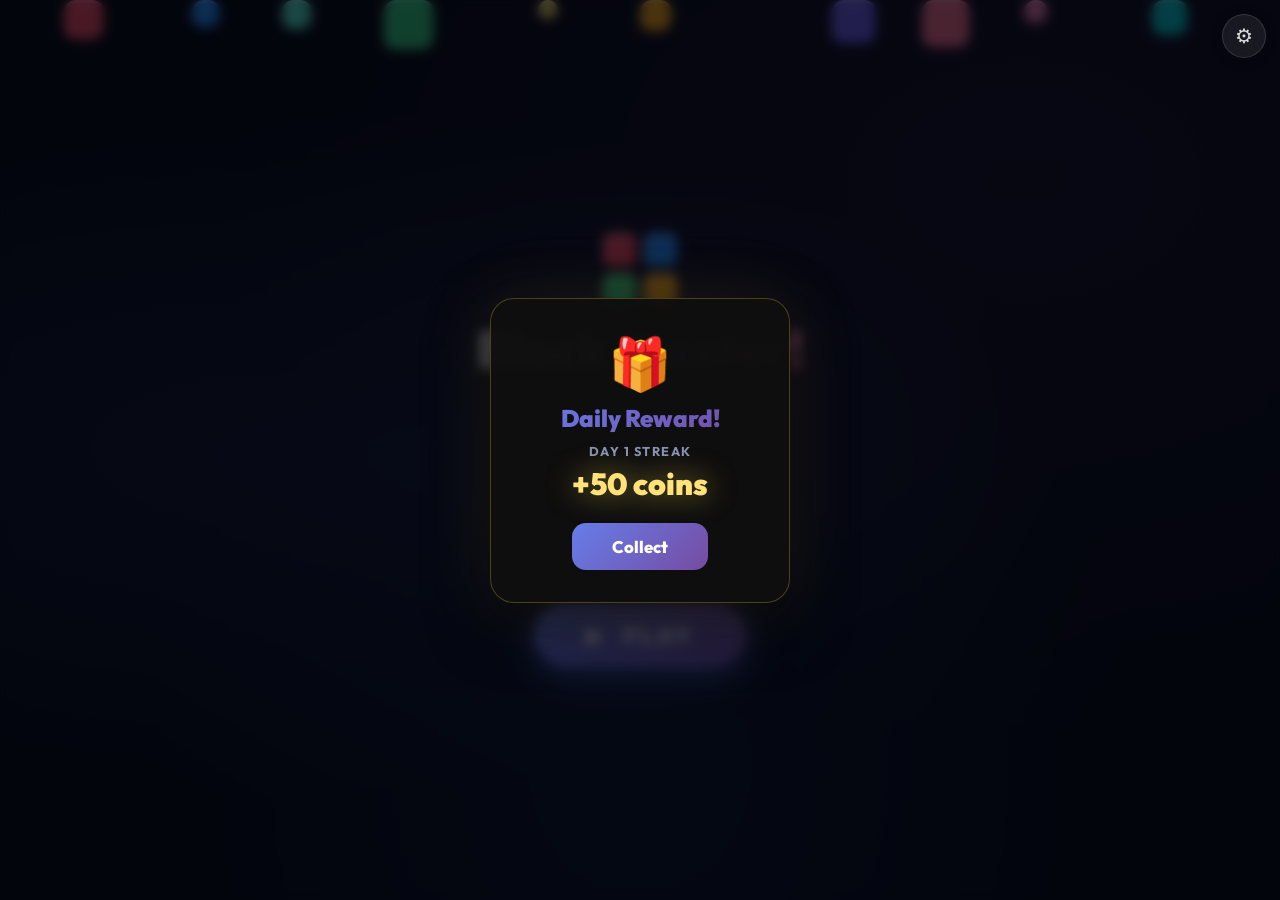
==== commit 0d841955: "Add progression features: auto-save, praise words, coins, revive, daily reward - Auto-save & resume:" ====
--- a/index.html
+++ b/index.html
@@ -61,8 +61,16 @@
                 <div class="menu-best-value" id="menu-best-score">0</div>
             </div>
 
+            <!-- Coins -->
+            <div class="menu-coins-pill">
+                <span class="coin-icon">●</span>
+                <span id="menu-coins">0</span>
+                <span class="menu-coins-label">coins</span>
+            </div>
+
             <!-- Play Button -->
             <button id="play-btn" class="play-btn">▶&nbsp;&nbsp;PLAY</button>
+            <button id="new-game-link" class="new-game-link hidden">Start new game</button>
         </div>
     </div>
 
@@ -101,9 +109,25 @@
                 </label>
             </div>
 
+            <p class="settings-section-label">🏠 Navigation</p>
+            <button id="settings-menu-btn" class="settings-menu-btn">⌂&nbsp;&nbsp;Main Menu</button>
+
             <div class="settings-footer">
-                <span class="settings-version">Block Blaster! v2.1</span>
-            </div>
+                <span class="settings-version">Block Blaster! v2.3</span>
+            </div>
+        </div>
+    </div>
+
+    <!-- ═══════════════════════════════════════
+         DAILY REWARD POPUP
+    ═══════════════════════════════════════ -->
+    <div id="daily-popup" class="hidden">
+        <div class="daily-card">
+            <div class="daily-emoji">🎁</div>
+            <h2>Daily Reward!</h2>
+            <p class="daily-streak" id="daily-streak">Day 1 streak</p>
+            <p class="daily-reward-amt" id="daily-reward-amt">+50 coins</p>
+            <button id="daily-close">Collect</button>
         </div>
     </div>
 
@@ -163,6 +187,8 @@
                 <p class="final-score-label">YOUR SCORE</p>
                 <p class="final-score" id="final-score">0</p>
                 <p class="best-score-label">Best: <span id="final-best-score">0</span></p>
+                <p class="coins-earned" id="coins-earned"></p>
+                <button id="revive-btn" class="revive-btn hidden">♥ Revive</button>
                 <div class="game-over-buttons">
                     <button id="restart-btn">▶ Play Again</button>
                     <button id="menu-btn">⌂ Menu</button>
--- a/style.css
+++ b/style.css
@@ -43,6 +43,12 @@
     box-sizing: border-box;
 }
 
+/* Disable browser pull-to-refresh & overscroll bounce (prevents accidental
+   page reload that would wipe the current game) */
+html {
+    overscroll-behavior: none;
+}
+
 body {
     font-family: 'Outfit', sans-serif;
     background: var(--bg-primary);
@@ -52,6 +58,7 @@
     justify-content: center;
     align-items: flex-start;
     overflow-x: hidden;
+    overscroll-behavior: none;
     -webkit-user-select: none;
     user-select: none;
     background-image:
@@ -960,8 +967,10 @@
     font-family: 'Outfit', sans-serif;
     font-size: 1.35rem;
     font-weight: 900;
-    letter-spacing: 5px;
-    padding: 18px 68px;
+    letter-spacing: 4px;
+    padding: 18px 52px;
+    max-width: 100%;
+    white-space: nowrap;
     border: none;
     border-radius: 50px;
     background: linear-gradient(135deg, #667eea 0%, #764ba2 50%, #f093fb 100%);
@@ -1174,6 +1183,25 @@
 }
 
 /* Settings footer */
+.settings-menu-btn {
+    display: block;
+    width: calc(100% - 48px);
+    margin: 4px 24px 0;
+    font-family: 'Outfit', sans-serif;
+    font-size: 1rem;
+    font-weight: 700;
+    padding: 15px 24px;
+    border: 1px solid rgba(255, 255, 255, 0.14);
+    border-radius: 14px;
+    background: rgba(255, 255, 255, 0.07);
+    color: rgba(255, 255, 255, 0.85);
+    cursor: pointer;
+    transition: transform var(--transition-fast), background 0.2s ease;
+}
+
+.settings-menu-btn:hover  { background: rgba(255, 255, 255, 0.14); transform: scale(1.02); }
+.settings-menu-btn:active { transform: scale(0.97); }
+
 .settings-footer {
     padding: 20px 24px 0;
     text-align: center;
@@ -1215,4 +1243,181 @@
 }
 
 #menu-btn:hover  { background: rgba(255, 255, 255, 0.14); transform: scale(1.03); }
-#menu-btn:active { transform: scale(0.96); }+#menu-btn:active { transform: scale(0.96); }
+
+/* =========================================
+   Coins, daily reward, revive, praise, new-best
+   ========================================= */
+
+/* Coins pill on main menu */
+.menu-coins-pill {
+    display: inline-flex;
+    align-items: center;
+    gap: 8px;
+    padding: 8px 20px;
+    border-radius: 50px;
+    background: rgba(255, 217, 61, 0.08);
+    border: 1px solid rgba(255, 217, 61, 0.28);
+    font-weight: 800;
+    font-size: 1.05rem;
+    color: #ffe27a;
+    margin-top: -12px;
+}
+.menu-coins-pill .coin-icon {
+    color: #ffd93d;
+    font-size: 1.1rem;
+    filter: drop-shadow(0 0 6px rgba(255, 217, 61, 0.6));
+}
+.menu-coins-pill .menu-coins-label {
+    font-size: 0.7rem;
+    font-weight: 700;
+    letter-spacing: 1.5px;
+    color: rgba(255, 226, 122, 0.6);
+    text-transform: uppercase;
+}
+
+/* "Start new game" text button under CONTINUE */
+.new-game-link {
+    background: none;
+    border: none;
+    color: rgba(255, 255, 255, 0.5);
+    font-family: 'Outfit', sans-serif;
+    font-size: 0.85rem;
+    font-weight: 600;
+    letter-spacing: 0.5px;
+    text-decoration: underline;
+    cursor: pointer;
+    margin-top: -16px;
+    padding: 6px;
+}
+.new-game-link:hover { color: rgba(255, 255, 255, 0.8); }
+.new-game-link.hidden { display: none; }
+
+/* Escalating praise tiers (bigger / hotter) */
+#combo-text.praise-mid { font-size: 3rem; }
+#combo-text.praise-hi  {
+    font-size: 3.6rem;
+    background: linear-gradient(135deg, #ffd93d, #ff6b6b, #6c5ce7);
+    -webkit-background-clip: text;
+    background-clip: text;
+    filter: drop-shadow(0 0 26px rgba(255, 107, 107, 0.75));
+}
+
+/* "NEW BEST!" flying banner */
+.new-best-pop {
+    position: fixed;
+    top: 26%;
+    left: 50%;
+    transform: translateX(-50%);
+    z-index: 130;
+    pointer-events: none;
+    font-size: 2rem;
+    font-weight: 900;
+    letter-spacing: 1px;
+    color: #fff;
+    background: linear-gradient(135deg, #ffd93d, #ff9f43);
+    -webkit-background-clip: text;
+    background-clip: text;
+    -webkit-text-fill-color: transparent;
+    filter: drop-shadow(0 0 18px rgba(255, 200, 60, 0.7));
+    animation: newBestPop 1.6s ease forwards;
+}
+@keyframes newBestPop {
+    0%   { opacity: 0; transform: translateX(-50%) translateY(20px) scale(0.6); }
+    18%  { opacity: 1; transform: translateX(-50%) translateY(0) scale(1.15); }
+    32%  { transform: translateX(-50%) translateY(0) scale(1); }
+    75%  { opacity: 1; }
+    100% { opacity: 0; transform: translateX(-50%) translateY(-30px) scale(1); }
+}
+
+/* Coins earned line on game-over card */
+.coins-earned {
+    font-size: 0.95rem;
+    font-weight: 800;
+    color: #ffe27a;
+    margin: 6px 0 14px;
+    min-height: 1.1em;
+}
+
+/* Revive button on game over */
+.revive-btn {
+    font-family: 'Outfit', sans-serif;
+    font-size: 1.05rem;
+    font-weight: 800;
+    padding: 14px 30px;
+    width: 100%;
+    border: none;
+    border-radius: 14px;
+    background: linear-gradient(135deg, #ff6b6b, #ff9f43);
+    color: #fff;
+    cursor: pointer;
+    margin-bottom: 14px;
+    box-shadow: 0 8px 26px rgba(255, 107, 107, 0.4);
+    transition: transform var(--transition-fast), box-shadow 0.2s ease;
+}
+.revive-btn:hover  { transform: scale(1.03); }
+.revive-btn:active { transform: scale(0.97); }
+.revive-btn.hidden { display: none; }
+
+/* Daily reward popup */
+#daily-popup {
+    position: fixed;
+    inset: 0;
+    z-index: 200;
+    display: flex;
+    align-items: center;
+    justify-content: center;
+    background: rgba(5, 8, 18, 0.72);
+    backdrop-filter: blur(6px);
+}
+#daily-popup.hidden { display: none; }
+.daily-card {
+    background: var(--bg-card);
+    border: 1px solid rgba(255, 217, 61, 0.25);
+    border-radius: 24px;
+    padding: 32px 34px;
+    text-align: center;
+    max-width: 300px;
+    width: 82%;
+    box-shadow: 0 20px 60px rgba(0, 0, 0, 0.5), 0 0 70px rgba(255, 200, 60, 0.12);
+    animation: cardSlideUp 0.5s cubic-bezier(0.175, 0.885, 0.32, 1.275);
+}
+.daily-emoji { font-size: 3.2rem; margin-bottom: 8px; }
+.daily-card h2 {
+    font-size: 1.5rem;
+    font-weight: 900;
+    margin-bottom: 10px;
+    background: var(--gradient-main);
+    -webkit-background-clip: text;
+    background-clip: text;
+    -webkit-text-fill-color: transparent;
+}
+.daily-streak {
+    font-size: 0.8rem;
+    font-weight: 700;
+    letter-spacing: 1.5px;
+    text-transform: uppercase;
+    color: var(--text-secondary);
+    margin-bottom: 6px;
+}
+.daily-reward-amt {
+    font-size: 1.9rem;
+    font-weight: 900;
+    color: #ffe27a;
+    margin-bottom: 20px;
+    filter: drop-shadow(0 0 14px rgba(255, 217, 61, 0.5));
+}
+#daily-close {
+    font-family: 'Outfit', sans-serif;
+    font-size: 1.05rem;
+    font-weight: 800;
+    padding: 13px 40px;
+    border: none;
+    border-radius: 14px;
+    background: linear-gradient(135deg, #667eea 0%, #764ba2 100%);
+    color: #fff;
+    cursor: pointer;
+    transition: transform var(--transition-fast);
+}
+#daily-close:hover  { transform: scale(1.04); }
+#daily-close:active { transform: scale(0.96); }
